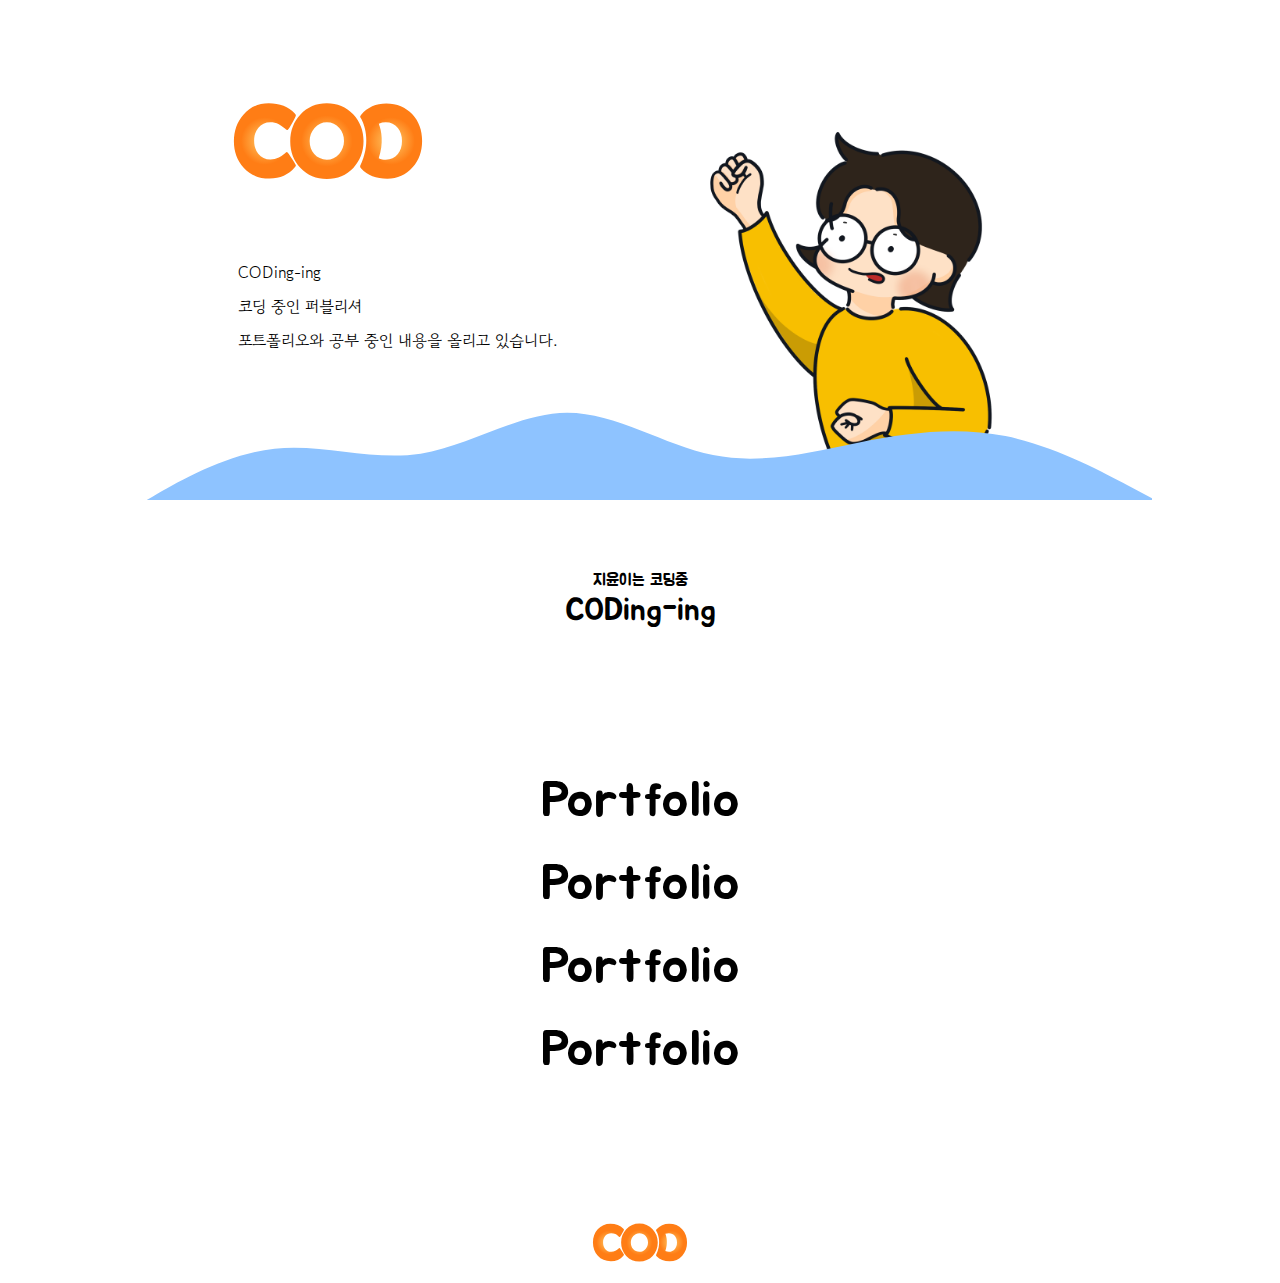
==== index.html @ 419f9165 "메인페이지 틀" ====
<!DOCTYPE html>
<html lang="en">
<head>
  <meta charset="UTF-8">
  <meta http-equiv="X-UA-Compatible" content="IE=edge">
  <meta name="viewport" content="width=device-width, initial-scale=1.0">
  <title>CODing-ing</title>
  <link rel="stylesheet" href="./css/reset.css">
  <link rel="stylesheet" href="./css/style.css">
</head>
<body>
  <header>
    <div class="wrap">
      <div class="logo">
        <a href="/index.html">
          <img src="./image/logo.svg" alt="로고">
        </a>
      </div>
      <div class="intro gowun">
        <p>CODing-ing</p>
        <p>코딩 중인 퍼블리셔</p>
        <p>포트폴리오와 공부 중인 내용을 올리고 있습니다.</p>
      </div>
      <div class="illust"></div>
      <div class="pattern"></div>
    </div>
  </header>

  <div class="title">
    <div class="wrap">
      <p class="jua">지윤이는 코딩중</p>
      <h1 class="jua">CODing-ing</h1>
    </div>
  </div>

  <main>
    <div class="wrap jua">
      <ul>
        <li><a href="#">Portfolio</a></li>
        <li><a href="#">Portfolio</a></li>
        <li><a href="#">Portfolio</a></li>
        <li><a href="#">Portfolio</a></li>
      </ul>
    </div>
  </main>

  <footer>
    <div class="wrap">
      <img src="./image/logo.svg" alt="로고이미지">
    </div>
  </footer>

</body>
</html>
---- css/style.css ----
@charset "utf-8";
@import url('https://fonts.googleapis.com/css2?family=Dongle:wght@300;400&family=Gowun+Dodum&family=Jua&display=swap');
.jua{
  font-family: 'Jua', sans-serif;
}
.dongle{
  font-family: 'Dongle', sans-serif;
}
.gowun{
  font-family: 'Gowun Dodum', sans-serif;
}

.wrap{
  width: 1024px;
  margin: 0 auto;
  /* background-color: #aaa; */
}

header{
  height: 500px;
  overflow: hidden;
  /* 이미지수정필요 */
  min-width: 1024px;
}
header::after{

}
header .wrap{
  position: relative;
  height: 100%;
}

header .logo{
  position: absolute;
  left: 100px;
  top: 100px;
}
header .logo a{
  display: block;
}
header .logo a img{
  width: 200px;
}

header .intro{
  position: absolute;
  left: 110px;
  top: 50%;
  /* top: 100px; */
}
header .intro p{
  color: #000;
  margin-top: 10px;
}

header .illust{
  background-image: url(../image/aboutme.png);
  width: 400px;
  height: 400px;
  background-size: cover;
  position: absolute;
  bottom: 0;
  right: 80px
}

header .pattern{
  width: 100%;
  height: 215px;
  background-image: url(../image/wave-haikei.svg);
  background-repeat: no-repeat;
  background-position: bottom;
  background-size: cover;
  position: absolute;
  bottom: -121px;
  left: 50%;
  transform: translateX(-50%);
}

.title{
  padding: 50px 0;
}
.title .wrap{
  padding: 20px 0;
  text-align: center;
}
.title p{}
.title h1{
  color: #000;
  font-weight: normal;
}

main{
  padding: 50px 0 100px;
}
main .wrap{
  display: flex;
  justify-content: center;
}
main ul{

}
main ul li{
  margin: 20px 0;
  position: relative;
}
main ul li::after{
  content: "";
  display: block;
  width: 0;
  height: 15px;
  position: absolute;
  bottom: 10px;
  background-color: #8ec3ff;
  z-index: -1;
  transition: width 0.5s;
}
main ul li:hover:after{
  width: 100%;
}
main ul li a{
  color: #000;
  font-size: 50px;
}


footer{
  padding: 20px 0;
}
footer .wrap{
  display: flex;
  justify-content: center;
}
footer .wrap img{
  width: 100px;
}
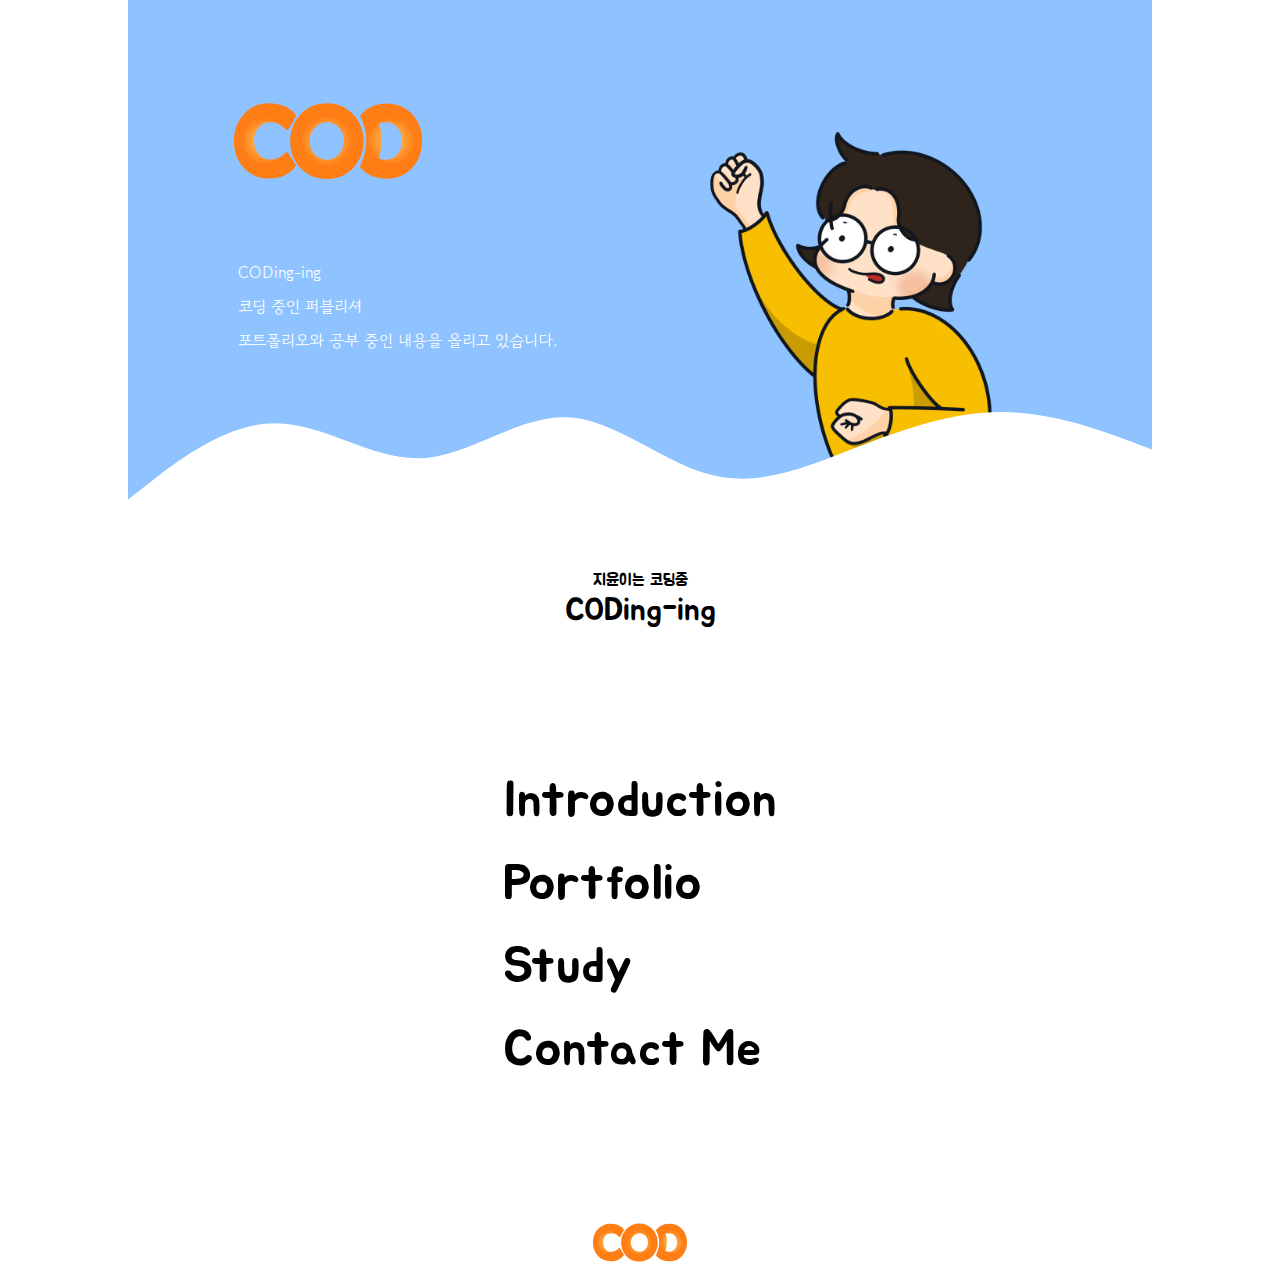
==== commit 8c30d51e: "main, intro, port" ====
--- a/index.html
+++ b/index.html
@@ -6,7 +6,8 @@
   <meta name="viewport" content="width=device-width, initial-scale=1.0">
   <title>CODing-ing</title>
   <link rel="stylesheet" href="./css/reset.css">
-  <link rel="stylesheet" href="./css/style.css">
+  <link rel="stylesheet" href="./css/common.css">
+  <link rel="stylesheet" href="./css/index.css">
 </head>
 <body>
   <header>
@@ -36,10 +37,10 @@
   <main>
     <div class="wrap jua">
       <ul>
-        <li><a href="#">Portfolio</a></li>
-        <li><a href="#">Portfolio</a></li>
-        <li><a href="#">Portfolio</a></li>
-        <li><a href="#">Portfolio</a></li>
+        <li><a href="./intro.html">Introduction</a></li>
+        <li><a href="./portfolio.html">Portfolio</a></li>
+        <li><a href="./study.html">Study</a></li>
+        <li><a href="./contact.html">Contact Me</a></li>
       </ul>
     </div>
   </main>
--- a/css/common.css
+++ b/css/common.css
@@ -0,0 +1,125 @@
+@charset "utf-8";
+@import url('https://fonts.googleapis.com/css2?family=Gowun+Dodum&family=Jua&display=swap');
+.jua{
+  font-family: 'Jua', sans-serif;
+}
+.gowun{
+  font-family: 'Gowun Dodum', sans-serif;
+}
+
+.wrap{
+  width: 1024px;
+  margin: 0 auto;
+  /* background-color: #aaa; */
+}
+
+header{
+  height: 500px;
+  overflow: hidden;
+  /* 이미지수정필요 */
+  min-width: 1024px;
+}
+header::after{
+
+}
+header .wrap{
+  position: relative;
+  height: 100%;
+  background-color: #8ec3ff;
+}
+
+header .menu{
+  display: flex;
+  justify-content: center;
+  align-items: center;
+  height: 50px;
+}
+header .menu li{
+  margin: 0 20px;
+}
+header .menu li a{
+  color: #fff;
+  padding-bottom: 2px;
+  border-bottom: 2px solid rgba(255,255,255,0);
+}
+header .menu li a:hover{
+  transition: border-bottom 0.4s;
+  border-bottom: 2px solid rgba(255,255,255, 1);
+}
+header .menu li a.active{
+  border-bottom: 2px solid rgba(255,255,255, 1);
+}
+
+
+
+
+header .logo{
+  position: absolute;
+  left: 100px;
+  top: 100px;
+}
+header .logo a{
+  display: block;
+}
+header .logo a img{
+  width: 200px;
+}
+
+header .intro{
+  position: absolute;
+  left: 110px;
+  top: 50%;
+  /* top: 100px; */
+}
+header .intro p{
+  color: #fff;
+  margin-top: 10px;
+}
+
+header .illust{
+  background-image: url(../image/aboutme.png);
+  width: 400px;
+  height: 400px;
+  background-size: cover;
+  position: absolute;
+  bottom: 0;
+  right: 80px
+}
+
+header .pattern{
+  width: 100%;
+  height: 215px;
+  background-image: url(../image/wave-haikei.svg);
+  background-repeat: no-repeat;
+  background-position: bottom;
+  background-size: cover;
+  position: absolute;
+  bottom: -121px;
+  left: 50%;
+  transform: translateX(-50%);
+}
+
+.title{
+  padding: 50px 0;
+}
+.title .wrap{
+  padding: 20px 0;
+  text-align: center;
+}
+.title p{}
+.title h1{
+  color: #000;
+  font-weight: normal;
+}
+
+
+footer{
+  padding: 20px 0;
+}
+footer .wrap{
+  display: flex;
+  justify-content: center;
+}
+footer .wrap img{
+  width: 100px;
+}--- a/css/index.css
+++ b/css/index.css
@@ -0,0 +1,28 @@
+/* index.html */
+
+main{
+  padding: 50px 0 100px;
+}
+main .wrap{
+  display: flex;
+  justify-content: center;
+}
+main ul{
+
+}
+main ul li{
+  margin: 20px 0;
+  position: relative;
+}
+main ul li a{
+  color: #000;
+  font-size: 50px;
+  background-image: linear-gradient(transparent calc(100% - 0.8rem), rgba(142, 195, 255, 1) 0.8rem);
+  background-position: 0 100%;
+  background-size: 0 2.4rem;
+  background-repeat: no-repeat;
+  transition: background-size 0.5s;
+}
+main ul li:hover a{
+  background-size: 100% 2.4rem;
+}